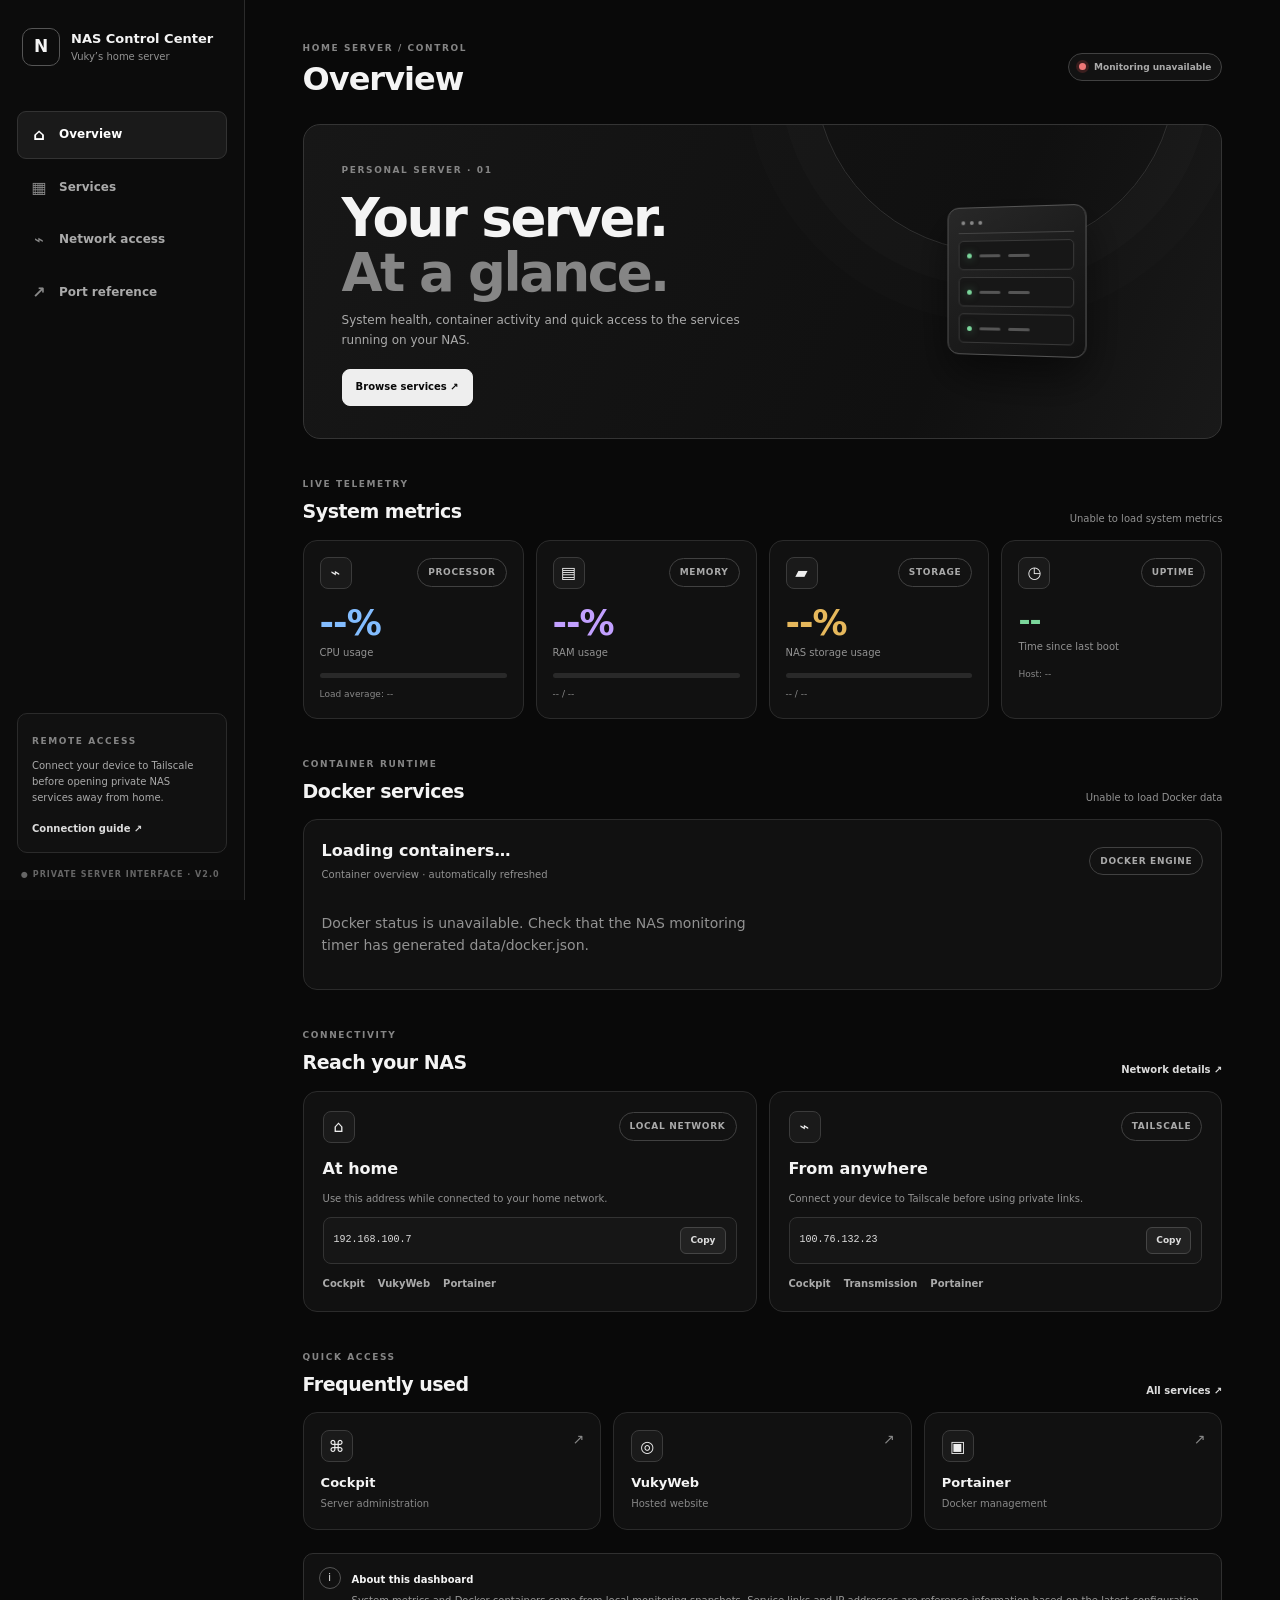
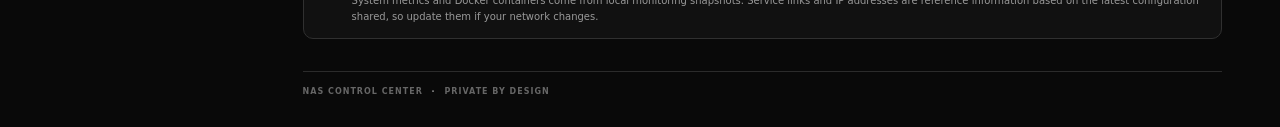
==== nas-control-center-redesign/index.html @ a50e1a8b "Add files via upload" ====
<!doctype html><html lang="en"><head><meta charset="utf-8"><meta name="viewport" content="width=device-width,initial-scale=1"><meta name="theme-color" content="#090909"><meta name="description" content="Private home NAS dashboard with live system and Docker metrics"><title>Overview · NAS Control Center</title><link rel="stylesheet" href="css/style.css"><script defer src="js/app.js"></script></head><body><div class="shell"><aside class="sidebar"><a class="brand" href="index.html"><span class="brand-mark">N</span><span>NAS Control Center<small>Vuky’s home server</small></span></a><nav class="nav" aria-label="Main navigation"><a class="active" href="index.html" aria-current="page"><span>⌂</span>Overview</a><a href="services.html"><span>▦</span>Services</a><a href="network.html"><span>⌁</span>Network access</a><a href="ports.html"><span>↗</span>Port reference</a></nav><div class="sidebar-note"><span class="eyebrow">REMOTE ACCESS</span><p>Connect your device to Tailscale before opening private NAS services away from home.</p><a class="subtle-link" href="network.html">Connection guide ↗</a></div><div class="sidebar-footer">● PRIVATE SERVER INTERFACE · V2.0</div></aside><main class="main"><header class="topbar"><div><span class="eyebrow">HOME SERVER / CONTROL</span><h1>Overview</h1></div><span class="status-pill" id="system-status"><i></i><span>Checking system…</span></span></header>
<section class="hero"><div><span class="eyebrow">PERSONAL SERVER · 01</span><h2>Your server.<br><span>At a glance.</span></h2><p>System health, container activity and quick access to the services running on your NAS.</p><a class="button button-primary" href="services.html">Browse services ↗</a></div><div class="hero-art" aria-hidden="true"><div class="server"><div class="server-top"><i></i><i></i><i></i></div><div class="server-row"><i></i><b></b><b></b></div><div class="server-row"><i></i><b></b><b></b></div><div class="server-row"><i></i><b></b><b></b></div></div></div></section>
<section class="section-heading"><div><span class="eyebrow">LIVE TELEMETRY</span><h2>System metrics</h2></div><span class="muted update-time" id="last-updated">Waiting for data…</span></section><div class="grid metrics-grid">
<article class="card metric-card metric-cpu"><div class="metric-head"><span class="metric-icon">⌁</span><span class="tag">PROCESSOR</span></div><h3 id="cpu-value">--%</h3><p class="muted">CPU usage</p><div class="usage-track" role="progressbar" aria-label="CPU usage" aria-valuemin="0" aria-valuemax="100" aria-valuenow="0"><div id="cpu-bar" class="usage-fill"></div></div><small id="cpu-load">Load average: --</small></article>
<article class="card metric-card metric-memory"><div class="metric-head"><span class="metric-icon">▤</span><span class="tag">MEMORY</span></div><h3 id="memory-value">--%</h3><p class="muted">RAM usage</p><div class="usage-track" role="progressbar" aria-label="RAM usage" aria-valuemin="0" aria-valuemax="100" aria-valuenow="0"><div id="memory-bar" class="usage-fill"></div></div><small id="memory-detail">-- / --</small></article>
<article class="card metric-card metric-storage"><div class="metric-head"><span class="metric-icon">▰</span><span class="tag">STORAGE</span></div><h3 id="disk-value">--%</h3><p class="muted">NAS storage usage</p><div class="usage-track" role="progressbar" aria-label="Disk usage" aria-valuemin="0" aria-valuemax="100" aria-valuenow="0"><div id="disk-bar" class="usage-fill"></div></div><small id="disk-detail">-- / --</small></article>
<article class="card metric-card metric-uptime"><div class="metric-head"><span class="metric-icon">◷</span><span class="tag">UPTIME</span></div><h3 id="uptime-value">--</h3><p class="muted">Time since last boot</p><small id="hostname-value">Host: --</small></article></div>
<section class="section-heading"><div><span class="eyebrow">CONTAINER RUNTIME</span><h2>Docker services</h2></div><span class="muted update-time" id="docker-updated">Waiting for data…</span></section><section class="card docker-panel"><div class="docker-summary"><div><h3 id="docker-summary">Loading containers…</h3><p class="muted">Container overview · automatically refreshed</p></div><span class="tag">DOCKER ENGINE</span></div><div id="docker-container-list" class="docker-container-list" aria-live="polite"><p class="muted">Loading container status…</p></div></section>
<section class="section-heading"><div><span class="eyebrow">CONNECTIVITY</span><h2>Reach your NAS</h2></div><a class="text-link" href="network.html">Network details ↗</a></section><div class="grid two"><article class="card connection-card"><div class="card-top"><span class="icon-tile">⌂</span><span class="tag">LOCAL NETWORK</span></div><h3>At home</h3><p class="muted">Use this address while connected to your home network.</p><div class="address-row"><code>192.168.100.7</code><button class="copy" data-copy="192.168.100.7">Copy</button></div><div class="mini-links"><a href="https://192.168.100.7:9090" target="_blank" rel="noopener noreferrer">Cockpit</a><a href="http://192.168.100.7:8080" target="_blank" rel="noopener noreferrer">VukyWeb</a><a href="https://192.168.100.7:9443" target="_blank" rel="noopener noreferrer">Portainer</a></div></article><article class="card connection-card"><div class="card-top"><span class="icon-tile">⌁</span><span class="tag">TAILSCALE</span></div><h3>From anywhere</h3><p class="muted">Connect your device to Tailscale before using private links.</p><div class="address-row"><code>100.76.132.23</code><button class="copy" data-copy="100.76.132.23">Copy</button></div><div class="mini-links"><a href="https://100.76.132.23:9090" target="_blank" rel="noopener noreferrer">Cockpit</a><a href="http://100.76.132.23:9091" target="_blank" rel="noopener noreferrer">Transmission</a><a href="https://100.76.132.23:9443" target="_blank" rel="noopener noreferrer">Portainer</a></div></article></div>
<section class="section-heading"><div><span class="eyebrow">QUICK ACCESS</span><h2>Frequently used</h2></div><a class="text-link" href="services.html">All services ↗</a></section><div class="grid three"><a class="service-card" href="https://192.168.100.7:9090" target="_blank" rel="noopener noreferrer"><span class="service-icon">⌘</span><span class="card-arrow">↗</span><h3>Cockpit</h3><p>Server administration</p></a><a class="service-card" href="http://192.168.100.7:8080" target="_blank" rel="noopener noreferrer"><span class="service-icon">◎</span><span class="card-arrow">↗</span><h3>VukyWeb</h3><p>Hosted website</p></a><a class="service-card" href="https://192.168.100.7:9443" target="_blank" rel="noopener noreferrer"><span class="service-icon">▣</span><span class="card-arrow">↗</span><h3>Portainer</h3><p>Docker management</p></a></div>
<div class="notice"><span class="notice-icon">i</span><div><strong>About this dashboard</strong><p>System metrics and Docker containers come from local monitoring snapshots. Service links and IP addresses are reference information based on the latest configuration shared, so update them if your network changes.</p></div></div><footer>NAS CONTROL CENTER <span>·</span> PRIVATE BY DESIGN</footer></main></div></body></html>
---- nas-control-center-redesign/css/style.css ----
:root{color-scheme:dark;--bg:#090909;--panel:#111;--panel2:#161616;--text:#f4f4f4;--muted:#929292;--line:#2b2b2b;--line2:#414141;--green:#7bd69b;--amber:#e6b85c;--red:#ef7777;--blue:#83bdff;--purple:#c2a0ff;--radius:14px}*{box-sizing:border-box}html{scroll-behavior:smooth;scrollbar-color:#444 #090909}body{margin:0;min-width:320px;background:var(--bg);color:var(--text);font:14px/1.6 Inter,ui-sans-serif,system-ui,-apple-system,"Segoe UI",sans-serif;-webkit-font-smoothing:antialiased}a{color:inherit;text-decoration:none}button{font:inherit}a:focus-visible,button:focus-visible{outline:2px solid #fff;outline-offset:3px}::selection{background:#eee;color:#080808}.shell{min-height:100vh;display:grid;grid-template-columns:245px minmax(0,1fr)}.sidebar{position:sticky;top:0;height:100vh;padding:25px 17px 18px;background:#0c0c0c;border-right:1px solid var(--line);display:flex;flex-direction:column}.brand{display:flex;align-items:center;gap:11px;padding:3px 5px;font-size:13px;font-weight:750}.brand-mark{display:grid;place-items:center;width:38px;height:38px;border:1px solid #555;border-radius:10px;font-size:17px}.brand small{display:block;color:var(--muted);font-size:10px;font-weight:450}.nav{display:grid;gap:5px;margin-top:42px}.nav a{display:flex;align-items:center;gap:11px;padding:10px 12px;border:1px solid transparent;border-radius:9px;color:#aaa;font-size:12px;font-weight:650}.nav a span{width:18px;color:#888;font-size:16px;text-align:center}.nav a:hover{background:#171717;color:#fff}.nav a.active{background:#1a1a1a;border-color:#333;color:#fff}.nav a.active span{color:#fff}.sidebar-note{margin-top:auto;padding:14px;border:1px solid var(--line);border-radius:10px;background:#111}.eyebrow{color:#858585;font-size:9px;font-weight:800;letter-spacing:1.6px}.sidebar-note p{margin:7px 0 10px;color:#aaa;font-size:10px}.subtle-link,.text-link{font-size:10px;font-weight:750;color:#ddd}.sidebar-footer{margin:16px 4px 0;color:#666;font-size:8px;font-weight:800;letter-spacing:1px}.main{width:100%;max-width:1450px;min-width:0;margin:auto;padding:35px clamp(18px,4.5vw,64px) 25px}.topbar{display:flex;align-items:center;justify-content:space-between;gap:16px;margin-bottom:25px}.topbar h1{margin:3px 0 0;font-size:clamp(25px,3vw,32px);line-height:1.2;letter-spacing:-1px}.status-pill,.tag{display:inline-flex;align-items:center;gap:8px;padding:6px 10px;border:1px solid var(--line2);border-radius:99px;background:#121212;color:#aaa;font-size:9px;font-weight:800;letter-spacing:.7px;white-space:nowrap}.status-pill{letter-spacing:0}.status-pill i{width:7px;height:7px;border-radius:50%;background:var(--green);box-shadow:0 0 0 3px #173322}.status-pill.stale i{background:var(--amber);box-shadow:0 0 0 3px #382d17}.status-pill.error i{background:var(--red);box-shadow:0 0 0 3px #3b1e1e}.hero{position:relative;isolation:isolate;display:grid;grid-template-columns:1.2fr .8fr;align-items:center;min-height:260px;overflow:hidden;padding:32px 38px;border:1px solid #343434;border-radius:17px;background:linear-gradient(115deg,#171717,#101010 70%,#191919)}.hero:after{content:"";position:absolute;z-index:-1;right:5%;top:-75%;width:360px;height:360px;border:1px solid #303030;border-radius:50%;box-shadow:0 0 0 35px #ffffff03,0 0 0 70px #ffffff02}.hero h2{margin:11px 0;font-size:clamp(34px,5vw,53px);line-height:1.04;letter-spacing:-2.5px}.hero h2 span{color:#858585}.hero p{max-width:420px;margin:0 0 19px;color:#aaa;font-size:12px}.button{display:inline-flex;align-items:center;justify-content:center;gap:14px;min-height:37px;padding:8px 13px;border:1px solid var(--line2);border-radius:8px;font-size:10px;font-weight:750;cursor:pointer}.button-primary{background:#eee;color:#080808;border-color:#eee}.button-primary:hover{background:#fff}.button-light{background:#1b1b1b;color:#eee}.hero-art{display:grid;place-items:center;min-height:190px}.server{width:142px;padding:11px;border:1px solid #555;border-radius:12px;background:linear-gradient(145deg,#282828,#111);box-shadow:0 20px 45px #0008;transform:perspective(500px) rotateY(-12deg)}.server-top{display:flex;gap:5px;padding:2px 3px 8px;border-bottom:1px solid #444}.server-top i{width:4px;height:4px;border-radius:50%;background:#888}.server-row{height:30px;margin-top:7px;padding:0 8px;display:flex;align-items:center;gap:8px;border:1px solid #393939;border-radius:5px;background:#171717}.server-row i{width:5px;height:5px;border-radius:50%;background:var(--green);box-shadow:0 0 8px #7bd69b88}.server-row b{width:22px;height:3px;border-radius:4px;background:#555}.section-heading{display:flex;align-items:end;justify-content:space-between;gap:14px;margin:32px 0 13px}.section-heading h2{margin:3px 0 0;font-size:19px;letter-spacing:-.5px}.muted{color:var(--muted)}.update-time{font-size:10px;text-align:right}.grid{display:grid;gap:12px}.metrics-grid{grid-template-columns:repeat(4,minmax(0,1fr))}.grid.two{grid-template-columns:repeat(2,minmax(0,1fr))}.grid.three{grid-template-columns:repeat(3,minmax(0,1fr))}.card,.service-card{min-width:0;border:1px solid var(--line);border-radius:var(--radius);background:var(--panel)}.metric-card{padding:16px}.metric-head,.card-top{display:flex;align-items:center;justify-content:space-between;gap:9px}.metric-icon,.icon-tile,.service-icon{display:grid;place-items:center;width:32px;height:32px;border:1px solid #3b3b3b;border-radius:8px;background:#1a1a1a;color:#eee;font-size:16px}.metric-card h3{margin:16px 0 0;font-size:clamp(26px,3vw,35px);line-height:1.05;letter-spacing:-1px;font-variant-numeric:tabular-nums}.metric-card p{margin:4px 0 12px;font-size:10px}.metric-card small{display:block;margin-top:9px;color:#888;font-size:9px;overflow-wrap:anywhere}.metric-cpu h3{color:var(--blue)}.metric-memory h3{color:var(--purple)}.metric-storage h3{color:var(--amber)}.metric-uptime h3{color:var(--green);font-size:clamp(21px,2.5vw,29px)}.usage-track{height:5px;overflow:hidden;border-radius:99px;background:#292929}.usage-fill{width:0;height:100%;border-radius:inherit;background:var(--blue);transition:width .4s}.metric-memory .usage-fill{background:var(--purple)}.metric-storage .usage-fill{background:var(--amber)}.docker-panel{padding:18px}.docker-summary{display:flex;align-items:center;justify-content:space-between;gap:12px;margin-bottom:15px}.docker-summary h3{margin:0;font-size:16px}.docker-summary p{margin:3px 0 0;font-size:10px}.docker-container-list{display:grid;grid-template-columns:repeat(2,minmax(0,1fr));gap:10px}.docker-container{min-width:0;padding:13px;border:1px solid #2d2d2d;border-radius:10px;background:#151515}.docker-container-header{display:flex;align-items:center;justify-content:space-between;gap:9px}.docker-container h4{margin:0;font-size:12px;overflow-wrap:anywhere}.docker-container p{margin:7px 0 0;color:#888;font-size:9px;overflow-wrap:anywhere}.docker-state{padding:4px 7px;border:1px solid transparent;border-radius:99px;font-size:8px;font-weight:850;letter-spacing:.5px}.docker-state.running{color:var(--green);border-color:#31553d;background:#14251a}.docker-state.stopped{color:var(--red);border-color:#593333;background:#291515}.connection-card,.network-card{padding:19px}.connection-card h3{margin:13px 0 3px;font-size:16px}.connection-card>p,.network-card p{font-size:10px}.address-row,.command-row{display:flex;align-items:center;justify-content:space-between;gap:9px;min-width:0;padding:9px 10px;border:1px solid #333;border-radius:8px;background:#161616}.address-row code,.command-row code{min-width:0;color:#ddd;font-size:10px;overflow-wrap:anywhere}.copy{flex:0 0 auto;padding:5px 9px;border:1px solid #454545;border-radius:6px;background:#222;color:#ddd;font-size:9px;font-weight:750;cursor:pointer}.copy:hover{border-color:#777;background:#292929}.copy:disabled{opacity:.7;cursor:default}.mini-links{display:flex;flex-wrap:wrap;gap:13px;margin-top:12px}.mini-links a{color:#aaa;font-size:10px;font-weight:700}.mini-links a:hover,.text-link:hover,.subtle-link:hover{color:#fff;text-decoration:underline}.service-card{position:relative;padding:17px;transition:transform .18s,border-color .18s}.service-card:hover{transform:translateY(-2px);border-color:#555;background:#171717}.service-card h3{margin:11px 0 2px;font-size:13px}.service-card p{margin:0;color:#888;font-size:10px}.card-arrow{position:absolute;top:15px;right:16px;color:#888}.notice{display:flex;gap:11px;margin-top:23px;padding:13px 15px;border:1px solid #303030;border-radius:10px;background:#111}.notice-icon{display:grid;place-items:center;flex:0 0 22px;width:22px;height:22px;border:1px solid #555;border-radius:50%;font-size:10px}.notice strong{font-size:10px}.notice p{margin:3px 0 0;color:#999;font-size:10px}.page-intro{max-width:760px;margin:-9px 0 22px;color:#aaa;font-size:12px}.service-list{display:grid;gap:11px}.service-detail{padding:18px 19px}.detail-heading{display:flex;align-items:center;gap:11px;min-width:0}.detail-heading>div{flex:1;min-width:0}.detail-heading h2{margin:0;font-size:15px}.detail-heading p{margin:2px 0 0;font-size:10px}.service-detail>p{margin:12px 0;color:#aaa;font-size:11px}.link-pair{display:grid;grid-template-columns:repeat(2,minmax(0,1fr));gap:12px;padding-top:12px;border-top:1px solid var(--line)}.link-pair.single{grid-template-columns:1fr}.link-pair label{display:block;margin-bottom:4px;color:#777;font-size:8px;font-weight:850;letter-spacing:1px}.link-pair a{color:#d0d0d0;font-size:10px;overflow-wrap:anywhere}.link-pair a:hover{color:#fff;text-decoration:underline}.hint{display:block;margin-top:10px;color:#777;font-size:9px}.command-row{margin-top:8px}.network-card h2{margin:14px 0 3px;font-size:18px}.big-address{margin:17px 0 11px;font-size:clamp(21px,3vw,29px);font-weight:800;letter-spacing:-1px;font-variant-numeric:tabular-nums}.clean-list,.bullet-list{padding-left:18px;color:#aaa;font-size:11px}.clean-list li,.bullet-list li{margin:8px 0}.clean-list code{padding:2px 5px;border:1px solid #333;border-radius:4px;background:#191919;color:#ddd;font-size:10px;overflow-wrap:anywhere}.content-card{margin-top:13px;padding:18px 20px}.content-card h2{margin:4px 0 8px;font-size:15px}.content-card p{font-size:11px}.bullet-list{line-height:1.8}.table-card{overflow:hidden;padding:5px 14px}.table-wrap{overflow-x:auto;overscroll-behavior-x:contain}table{width:100%;min-width:630px;border-collapse:collapse;text-align:left}th{padding:12px 10px;border-bottom:1px solid #3b3b3b;color:#888;font-size:8px;letter-spacing:1px}td{padding:11px 10px;border-bottom:1px solid #252525;color:#aaa;font-size:10px}tr:last-child td{border:0}td strong{color:#eee;font-size:11px}td code{padding:2px 4px;border-radius:4px;background:#1b1b1b;color:#ddd;font-size:9px}footer{margin-top:32px;padding:14px 0 4px;border-top:1px solid var(--line);color:#666;font-size:8px;font-weight:800;letter-spacing:1px}footer span{padding:0 5px;color:#999}@media(max-width:1100px){.shell{grid-template-columns:215px minmax(0,1fr)}.main{padding-inline:26px}.metrics-grid{grid-template-columns:repeat(2,minmax(0,1fr))}}@media(max-width:760px){.shell{display:block}.sidebar{position:relative;height:auto;padding:12px 15px 9px;border-right:0;border-bottom:1px solid var(--line)}.brand-mark{width:34px;height:34px}.nav{display:flex;gap:5px;margin-top:11px;overflow-x:auto;padding-bottom:3px}.nav a{flex:0 0 auto;gap:7px;padding:8px 10px;font-size:10px}.nav a span{width:auto;font-size:14px}.sidebar-note,.sidebar-footer{display:none}.main{padding:22px 16px}.hero{grid-template-columns:minmax(0,1fr) 140px;min-height:225px;padding:24px 21px}.hero-art{min-height:150px}.server{width:120px}.section-heading{margin-top:27px}.grid.three{grid-template-columns:repeat(2,minmax(0,1fr))}}@media(max-width:520px){.main{padding:19px 12px}.topbar h1{font-size:25px}.status-pill{padding:5px 8px;font-size:8px}.hero{grid-template-columns:1fr;min-height:0;padding:22px 18px 16px}.hero h2{font-size:37px}.hero-art{position:absolute;right:-8px;bottom:-7px;width:115px;min-height:130px;opacity:.35}.server{width:100px;padding:8px}.server-row{height:23px}.hero p{max-width:260px}.section-heading{align-items:flex-start}.section-heading h2{font-size:17px}.update-time{max-width:120px;font-size:9px}.metrics-grid,.grid.two,.grid.three,.docker-container-list{grid-template-columns:1fr}.metric-card{padding:14px}.metric-card h3{margin-top:12px;font-size:29px}.metric-uptime h3{font-size:25px}.docker-panel,.connection-card,.network-card{padding:14px}.docker-summary .tag{display:none}.link-pair{grid-template-columns:1fr;gap:9px}.service-detail{padding:15px}.detail-heading .tag{max-width:105px;white-space:normal;text-align:center}.table-card{padding-inline:7px}.notice{padding:11px}}@media(prefers-reduced-motion:reduce){*,*::before,*::after{scroll-behavior:auto!important;transition-duration:.01ms!important}}
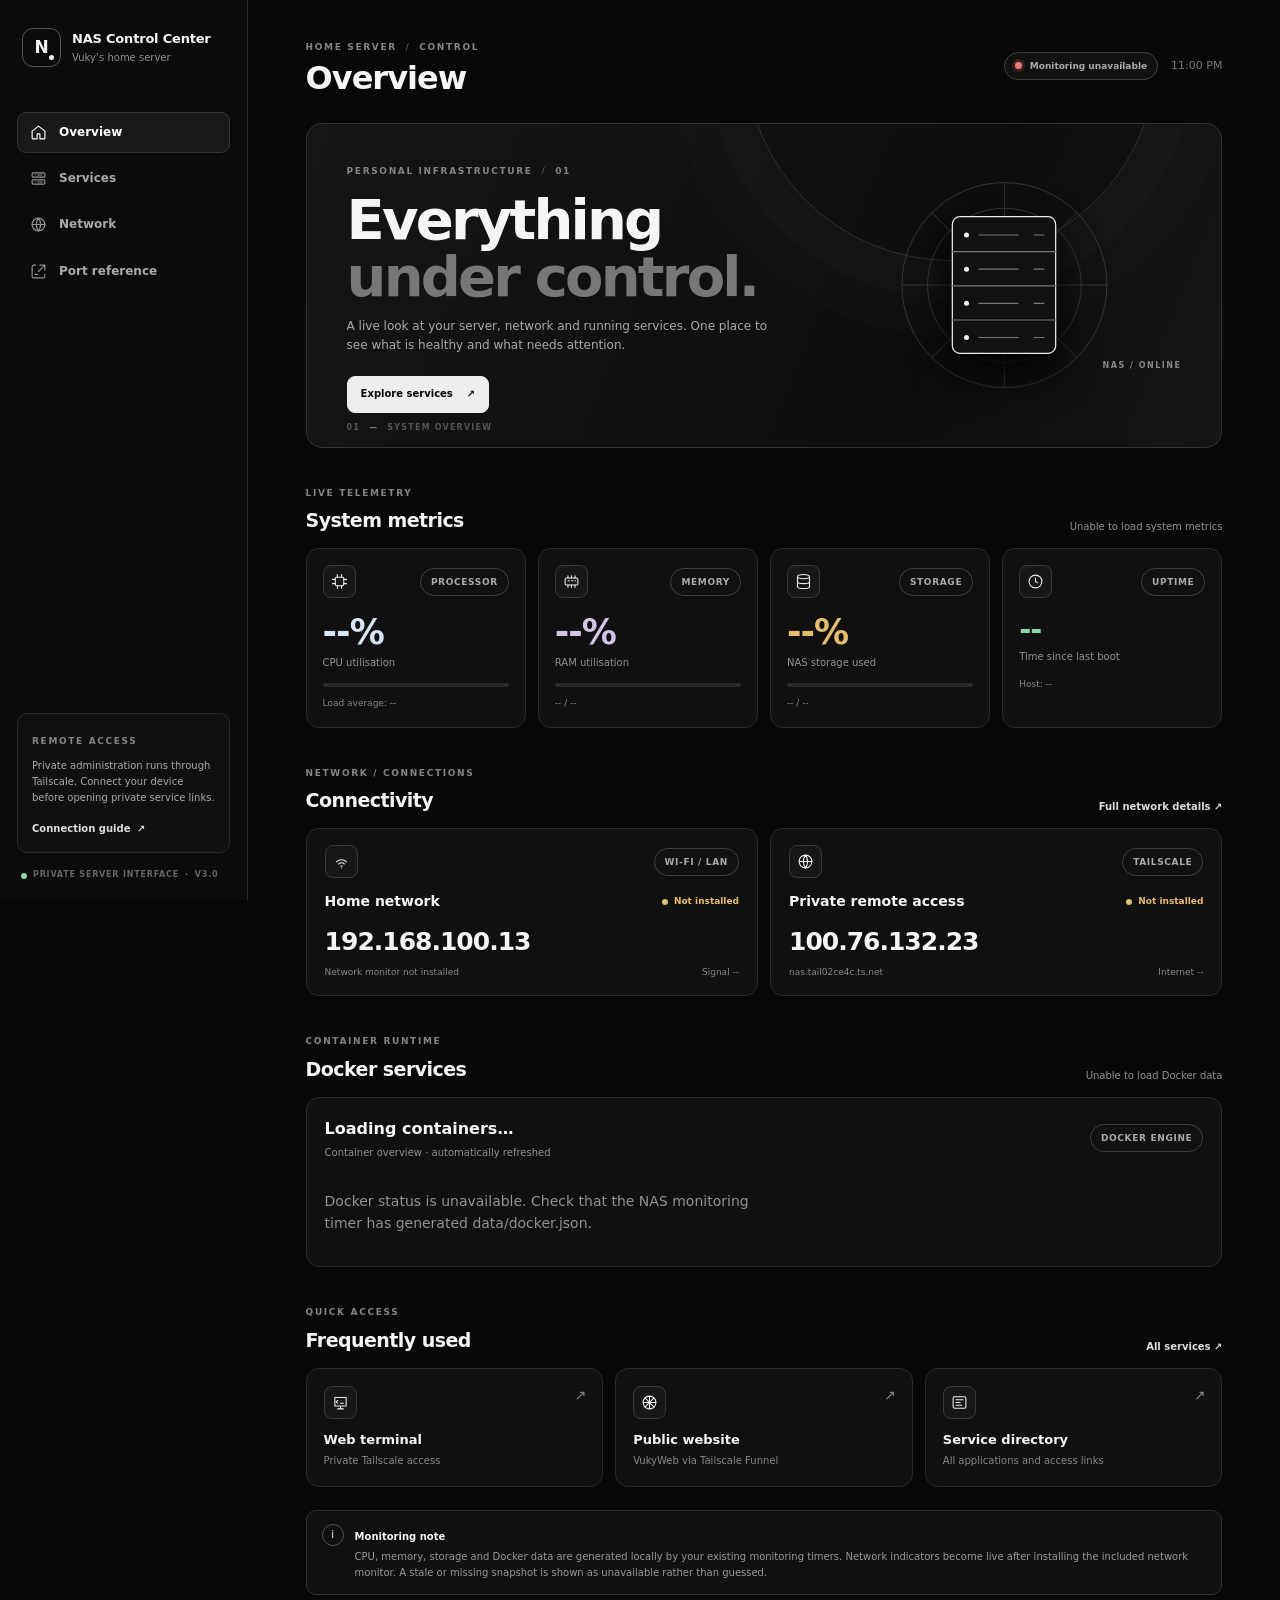
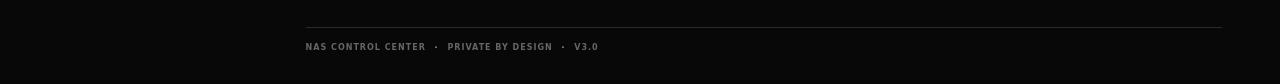
==== commit adf906c7: "Upgrade NAS dashboard with live network monitoring and dark UI" ====
--- a/nas-control-center-redesign/index.html
+++ b/nas-control-center-redesign/index.html
@@ -1,11 +1,70 @@
-<!doctype html><html lang="en"><head><meta charset="utf-8"><meta name="viewport" content="width=device-width,initial-scale=1"><meta name="theme-color" content="#090909"><meta name="description" content="Private home NAS dashboard with live system and Docker metrics"><title>Overview · NAS Control Center</title><link rel="stylesheet" href="css/style.css"><script defer src="js/app.js"></script></head><body><div class="shell"><aside class="sidebar"><a class="brand" href="index.html"><span class="brand-mark">N</span><span>NAS Control Center<small>Vuky’s home server</small></span></a><nav class="nav" aria-label="Main navigation"><a class="active" href="index.html" aria-current="page"><span>⌂</span>Overview</a><a href="services.html"><span>▦</span>Services</a><a href="network.html"><span>⌁</span>Network access</a><a href="ports.html"><span>↗</span>Port reference</a></nav><div class="sidebar-note"><span class="eyebrow">REMOTE ACCESS</span><p>Connect your device to Tailscale before opening private NAS services away from home.</p><a class="subtle-link" href="network.html">Connection guide ↗</a></div><div class="sidebar-footer">● PRIVATE SERVER INTERFACE · V2.0</div></aside><main class="main"><header class="topbar"><div><span class="eyebrow">HOME SERVER / CONTROL</span><h1>Overview</h1></div><span class="status-pill" id="system-status"><i></i><span>Checking system…</span></span></header>
-<section class="hero"><div><span class="eyebrow">PERSONAL SERVER · 01</span><h2>Your server.<br><span>At a glance.</span></h2><p>System health, container activity and quick access to the services running on your NAS.</p><a class="button button-primary" href="services.html">Browse services ↗</a></div><div class="hero-art" aria-hidden="true"><div class="server"><div class="server-top"><i></i><i></i><i></i></div><div class="server-row"><i></i><b></b><b></b></div><div class="server-row"><i></i><b></b><b></b></div><div class="server-row"><i></i><b></b><b></b></div></div></div></section>
-<section class="section-heading"><div><span class="eyebrow">LIVE TELEMETRY</span><h2>System metrics</h2></div><span class="muted update-time" id="last-updated">Waiting for data…</span></section><div class="grid metrics-grid">
-<article class="card metric-card metric-cpu"><div class="metric-head"><span class="metric-icon">⌁</span><span class="tag">PROCESSOR</span></div><h3 id="cpu-value">--%</h3><p class="muted">CPU usage</p><div class="usage-track" role="progressbar" aria-label="CPU usage" aria-valuemin="0" aria-valuemax="100" aria-valuenow="0"><div id="cpu-bar" class="usage-fill"></div></div><small id="cpu-load">Load average: --</small></article>
-<article class="card metric-card metric-memory"><div class="metric-head"><span class="metric-icon">▤</span><span class="tag">MEMORY</span></div><h3 id="memory-value">--%</h3><p class="muted">RAM usage</p><div class="usage-track" role="progressbar" aria-label="RAM usage" aria-valuemin="0" aria-valuemax="100" aria-valuenow="0"><div id="memory-bar" class="usage-fill"></div></div><small id="memory-detail">-- / --</small></article>
-<article class="card metric-card metric-storage"><div class="metric-head"><span class="metric-icon">▰</span><span class="tag">STORAGE</span></div><h3 id="disk-value">--%</h3><p class="muted">NAS storage usage</p><div class="usage-track" role="progressbar" aria-label="Disk usage" aria-valuemin="0" aria-valuemax="100" aria-valuenow="0"><div id="disk-bar" class="usage-fill"></div></div><small id="disk-detail">-- / --</small></article>
-<article class="card metric-card metric-uptime"><div class="metric-head"><span class="metric-icon">◷</span><span class="tag">UPTIME</span></div><h3 id="uptime-value">--</h3><p class="muted">Time since last boot</p><small id="hostname-value">Host: --</small></article></div>
-<section class="section-heading"><div><span class="eyebrow">CONTAINER RUNTIME</span><h2>Docker services</h2></div><span class="muted update-time" id="docker-updated">Waiting for data…</span></section><section class="card docker-panel"><div class="docker-summary"><div><h3 id="docker-summary">Loading containers…</h3><p class="muted">Container overview · automatically refreshed</p></div><span class="tag">DOCKER ENGINE</span></div><div id="docker-container-list" class="docker-container-list" aria-live="polite"><p class="muted">Loading container status…</p></div></section>
-<section class="section-heading"><div><span class="eyebrow">CONNECTIVITY</span><h2>Reach your NAS</h2></div><a class="text-link" href="network.html">Network details ↗</a></section><div class="grid two"><article class="card connection-card"><div class="card-top"><span class="icon-tile">⌂</span><span class="tag">LOCAL NETWORK</span></div><h3>At home</h3><p class="muted">Use this address while connected to your home network.</p><div class="address-row"><code>192.168.100.7</code><button class="copy" data-copy="192.168.100.7">Copy</button></div><div class="mini-links"><a href="https://192.168.100.7:9090" target="_blank" rel="noopener noreferrer">Cockpit</a><a href="http://192.168.100.7:8080" target="_blank" rel="noopener noreferrer">VukyWeb</a><a href="https://192.168.100.7:9443" target="_blank" rel="noopener noreferrer">Portainer</a></div></article><article class="card connection-card"><div class="card-top"><span class="icon-tile">⌁</span><span class="tag">TAILSCALE</span></div><h3>From anywhere</h3><p class="muted">Connect your device to Tailscale before using private links.</p><div class="address-row"><code>100.76.132.23</code><button class="copy" data-copy="100.76.132.23">Copy</button></div><div class="mini-links"><a href="https://100.76.132.23:9090" target="_blank" rel="noopener noreferrer">Cockpit</a><a href="http://100.76.132.23:9091" target="_blank" rel="noopener noreferrer">Transmission</a><a href="https://100.76.132.23:9443" target="_blank" rel="noopener noreferrer">Portainer</a></div></article></div>
-<section class="section-heading"><div><span class="eyebrow">QUICK ACCESS</span><h2>Frequently used</h2></div><a class="text-link" href="services.html">All services ↗</a></section><div class="grid three"><a class="service-card" href="https://192.168.100.7:9090" target="_blank" rel="noopener noreferrer"><span class="service-icon">⌘</span><span class="card-arrow">↗</span><h3>Cockpit</h3><p>Server administration</p></a><a class="service-card" href="http://192.168.100.7:8080" target="_blank" rel="noopener noreferrer"><span class="service-icon">◎</span><span class="card-arrow">↗</span><h3>VukyWeb</h3><p>Hosted website</p></a><a class="service-card" href="https://192.168.100.7:9443" target="_blank" rel="noopener noreferrer"><span class="service-icon">▣</span><span class="card-arrow">↗</span><h3>Portainer</h3><p>Docker management</p></a></div>
-<div class="notice"><span class="notice-icon">i</span><div><strong>About this dashboard</strong><p>System metrics and Docker containers come from local monitoring snapshots. Service links and IP addresses are reference information based on the latest configuration shared, so update them if your network changes.</p></div></div><footer>NAS CONTROL CENTER <span>·</span> PRIVATE BY DESIGN</footer></main></div></body></html>
+<!doctype html>
+<html lang="en">
+<head>
+  <meta charset="utf-8">
+  <meta name="viewport" content="width=device-width,initial-scale=1">
+  <meta name="theme-color" content="#080808">
+  <meta name="description" content="Private home server overview, system telemetry and service access.">
+  <title>Overview · NAS Control Center</title>
+  <link rel="stylesheet" href="css/style.css">
+  <script defer src="js/app.js"></script>
+</head>
+<body>
+<div class="shell">
+  <aside class="sidebar">
+    <a class="brand" href="index.html"><span class="brand-mark">N<span></span></span><span>NAS Control Center<small>Vuky’s home server</small></span></a>
+    <nav class="nav" aria-label="Main navigation">
+      <a class="active" href="index.html" aria-current="page"><svg viewBox="0 0 24 24" aria-hidden="true"><path d="m3 10 9-7 9 7v10a1 1 0 0 1-1 1h-6v-7h-4v7H4a1 1 0 0 1-1-1z"/></svg>Overview</a>
+      <a href="services.html"><svg viewBox="0 0 24 24" aria-hidden="true"><rect x="3" y="4" width="18" height="6" rx="1.5"/><rect x="3" y="14" width="18" height="6" rx="1.5"/><path d="M7 7h.01M7 17h.01M11 7h6M11 17h6"/></svg>Services</a>
+      <a href="network.html"><svg viewBox="0 0 24 24" aria-hidden="true"><circle cx="12" cy="12" r="9"/><path d="M3 12h18M12 3a15 15 0 0 1 0 18M12 3a15 15 0 0 0 0 18"/></svg>Network</a>
+      <a href="ports.html"><svg viewBox="0 0 24 24" aria-hidden="true"><path d="M8 3H5a2 2 0 0 0-2 2v14a2 2 0 0 0 2 2h14a2 2 0 0 0 2-2v-3M14 3h7v7M21 3l-9 9"/><path d="M7 16h4"/></svg>Port reference</a>
+    </nav>
+    <div class="sidebar-note"><span class="eyebrow">REMOTE ACCESS</span><p>Private administration runs through Tailscale. Connect your device before opening private service links.</p><a class="subtle-link" href="network.html">Connection guide <span>↗</span></a></div>
+    <div class="sidebar-footer"><span class="live-dot"></span> PRIVATE SERVER INTERFACE <span>·</span> V3.0</div>
+  </aside>
+
+  <main class="main">
+    <header class="topbar">
+      <div><span class="eyebrow">HOME SERVER <span class="slash">/</span> CONTROL</span><h1>Overview</h1></div>
+      <div class="topbar-right"><span class="status-pill" id="system-status"><i></i><span>Checking system</span></span><span class="clock" id="local-clock">--:--</span></div>
+    </header>
+
+    <section class="hero">
+      <div class="hero-copy"><span class="eyebrow">PERSONAL INFRASTRUCTURE <span class="slash">/</span> 01</span><h2>Everything<br><span>under control.</span></h2><p>A live look at your server, network and running services. One place to see what is healthy and what needs attention.</p><a class="button button-primary" href="services.html">Explore services <span>↗</span></a></div>
+      <div class="hero-graphic" aria-hidden="true">
+        <svg class="hero-orbit" viewBox="0 0 360 260"><circle cx="180" cy="130" r="104"/><circle cx="180" cy="130" r="78"/><path d="M180 26v208M76 130h208M106 56l148 148M254 56 106 204"/></svg>
+        <svg class="hero-server" viewBox="0 0 180 190"><rect x="28" y="13" width="124" height="164" rx="9"/><path d="M28 55h124M28 96h124M28 137h124"/><circle cx="45" cy="35" r="3"/><circle cx="45" cy="76" r="3"/><circle cx="45" cy="117" r="3"/><circle cx="45" cy="158" r="3"/><path d="M60 35h47M60 76h47M60 117h47M60 158h47"/><path d="M126 35h12M126 76h12M126 117h12M126 158h12"/></svg>
+        <span class="graphic-label">NAS / ONLINE</span>
+      </div>
+      <div class="hero-index">01 <span>—</span> SYSTEM OVERVIEW</div>
+    </section>
+
+    <section class="section-heading"><div><span class="eyebrow">LIVE TELEMETRY</span><h2>System metrics</h2></div><span class="muted update-time" id="last-updated">Waiting for data…</span></section>
+    <div class="grid metrics-grid">
+      <article class="card metric-card metric-cpu"><div class="metric-head"><span class="metric-icon"><svg viewBox="0 0 24 24"><rect x="6" y="6" width="12" height="12" rx="2"/><path d="M9 2v4m6-4v4M9 18v4m6-4v4M2 9h4m-4 6h4m12-6h4m-4 6h4"/></svg></span><span class="tag">PROCESSOR</span></div><h3 id="cpu-value">--%</h3><p class="muted">CPU utilisation</p><div class="usage-track" role="progressbar" aria-label="CPU usage" aria-valuemin="0" aria-valuemax="100" aria-valuenow="0"><div id="cpu-bar" class="usage-fill"></div></div><small id="cpu-load">Load average: --</small></article>
+      <article class="card metric-card metric-memory"><div class="metric-head"><span class="metric-icon"><svg viewBox="0 0 24 24"><rect x="3" y="7" width="18" height="10" rx="2"/><path d="M7 7V4m5 3V4m5 3V4M7 17v3m5-3v3m5-3v3M7 11h2m3 0h2m3 0h1"/></svg></span><span class="tag">MEMORY</span></div><h3 id="memory-value">--%</h3><p class="muted">RAM utilisation</p><div class="usage-track" role="progressbar" aria-label="RAM usage" aria-valuemin="0" aria-valuemax="100" aria-valuenow="0"><div id="memory-bar" class="usage-fill"></div></div><small id="memory-detail">-- / --</small></article>
+      <article class="card metric-card metric-storage"><div class="metric-head"><span class="metric-icon"><svg viewBox="0 0 24 24"><ellipse cx="12" cy="5" rx="8.5" ry="3"/><path d="M3.5 5v14c0 1.7 3.8 3 8.5 3s8.5-1.3 8.5-3V5M3.5 12c0 1.7 3.8 3 8.5 3s8.5-1.3 8.5-3"/></svg></span><span class="tag">STORAGE</span></div><h3 id="disk-value">--%</h3><p class="muted">NAS storage used</p><div class="usage-track" role="progressbar" aria-label="Disk usage" aria-valuemin="0" aria-valuemax="100" aria-valuenow="0"><div id="disk-bar" class="usage-fill"></div></div><small id="disk-detail">-- / --</small></article>
+      <article class="card metric-card metric-uptime"><div class="metric-head"><span class="metric-icon"><svg viewBox="0 0 24 24"><circle cx="12" cy="12" r="9"/><path d="M12 7v5l3 2"/></svg></span><span class="tag">UPTIME</span></div><h3 id="uptime-value">--</h3><p class="muted">Time since last boot</p><small id="hostname-value">Host: --</small></article>
+    </div>
+
+    <section class="section-heading"><div><span class="eyebrow">NETWORK / CONNECTIONS</span><h2>Connectivity</h2></div><a class="text-link" href="network.html">Full network details ↗</a></section>
+    <div class="grid network-overview">
+      <article class="card network-status-card"><div class="network-card-head"><span class="icon-tile"><svg viewBox="0 0 24 24"><path d="M5 12.5a10 10 0 0 1 14 0M8 15.5a6 6 0 0 1 8 0M11 18.5a2 2 0 0 1 2 0"/><path d="M12 21h.01"/></svg></span><span class="tag">WI-FI / LAN</span></div><div class="network-card-title"><h3>Home network</h3><span class="mini-status" id="lan-status">Awaiting data</span></div><div class="network-address" id="lan-address">192.168.100.13</div><div class="network-meta"><span id="wifi-name">Wi-Fi · Soba_5G</span><span id="wifi-signal">Signal --</span></div></article>
+      <article class="card network-status-card"><div class="network-card-head"><span class="icon-tile"><svg viewBox="0 0 24 24"><circle cx="12" cy="12" r="9"/><path d="M3 12h18M12 3a15 15 0 0 1 0 18M12 3a15 15 0 0 0 0 18"/></svg></span><span class="tag">TAILSCALE</span></div><div class="network-card-title"><h3>Private remote access</h3><span class="mini-status" id="tailscale-status">Awaiting data</span></div><div class="network-address">100.76.132.23</div><div class="network-meta"><span>nas.tail02ce4c.ts.net</span><span id="internet-status">Internet --</span></div></article>
+    </div>
+
+    <section class="section-heading"><div><span class="eyebrow">CONTAINER RUNTIME</span><h2>Docker services</h2></div><span class="muted update-time" id="docker-updated">Waiting for data…</span></section>
+    <section class="card docker-panel"><div class="docker-summary"><div><h3 id="docker-summary">Loading containers…</h3><p class="muted">Container overview · automatically refreshed</p></div><span class="tag">DOCKER ENGINE</span></div><div id="docker-container-list" class="docker-container-list" aria-live="polite"><p class="muted">Loading container status…</p></div></section>
+
+    <section class="section-heading"><div><span class="eyebrow">QUICK ACCESS</span><h2>Frequently used</h2></div><a class="text-link" href="services.html">All services ↗</a></section>
+    <div class="grid three">
+      <a class="service-card" href="https://nas.tail02ce4c.ts.net:8443" target="_blank" rel="noopener noreferrer"><span class="service-icon"><svg viewBox="0 0 24 24"><path d="M4 5h16v12H4zM8 21h8M12 17v4M8 9l-2 2 2 2m4 0h4"/></svg></span><span class="card-arrow">↗</span><h3>Web terminal</h3><p>Private Tailscale access</p></a>
+      <a class="service-card" href="https://nas.tail02ce4c.ts.net" target="_blank" rel="noopener noreferrer"><span class="service-icon"><svg viewBox="0 0 24 24"><path d="M3 12h18M12 3v18M5.6 5.6l12.8 12.8m0-12.8L5.6 18.4"/><circle cx="12" cy="12" r="9"/></svg></span><span class="card-arrow">↗</span><h3>Public website</h3><p>VukyWeb via Tailscale Funnel</p></a>
+      <a class="service-card" href="services.html"><span class="service-icon"><svg viewBox="0 0 24 24"><rect x="3" y="4" width="18" height="16" rx="2"/><path d="M7 8h10M7 12h6M7 16h8"/></svg></span><span class="card-arrow">↗</span><h3>Service directory</h3><p>All applications and access links</p></a>
+    </div>
+    <div class="notice"><span class="notice-icon">i</span><div><strong>Monitoring note</strong><p>CPU, memory, storage and Docker data are generated locally by your existing monitoring timers. Network indicators become live after installing the included network monitor. A stale or missing snapshot is shown as unavailable rather than guessed.</p></div></div>
+    <footer>NAS CONTROL CENTER <span>·</span> PRIVATE BY DESIGN <span>·</span> V3.0</footer>
+  </main>
+</div>
+</body>
+</html>
--- a/nas-control-center-redesign/css/style.css
+++ b/nas-control-center-redesign/css/style.css
@@ -1 +1 @@
-:root{color-scheme:dark;--bg:#090909;--panel:#111;--panel2:#161616;--text:#f4f4f4;--muted:#929292;--line:#2b2b2b;--line2:#414141;--green:#7bd69b;--amber:#e6b85c;--red:#ef7777;--blue:#83bdff;--purple:#c2a0ff;--radius:14px}*{box-sizing:border-box}html{scroll-behavior:smooth;scrollbar-color:#444 #090909}body{margin:0;min-width:320px;background:var(--bg);color:var(--text);font:14px/1.6 Inter,ui-sans-serif,system-ui,-apple-system,"Segoe UI",sans-serif;-webkit-font-smoothing:antialiased}a{color:inherit;text-decoration:none}button{font:inherit}a:focus-visible,button:focus-visible{outline:2px solid #fff;outline-offset:3px}::selection{background:#eee;color:#080808}.shell{min-height:100vh;display:grid;grid-template-columns:245px minmax(0,1fr)}.sidebar{position:sticky;top:0;height:100vh;padding:25px 17px 18px;background:#0c0c0c;border-right:1px solid var(--line);display:flex;flex-direction:column}.brand{display:flex;align-items:center;gap:11px;padding:3px 5px;font-size:13px;font-weight:750}.brand-mark{display:grid;place-items:center;width:38px;height:38px;border:1px solid #555;border-radius:10px;font-size:17px}.brand small{display:block;color:var(--muted);font-size:10px;font-weight:450}.nav{display:grid;gap:5px;margin-top:42px}.nav a{display:flex;align-items:center;gap:11px;padding:10px 12px;border:1px solid transparent;border-radius:9px;color:#aaa;font-size:12px;font-weight:650}.nav a span{width:18px;color:#888;font-size:16px;text-align:center}.nav a:hover{background:#171717;color:#fff}.nav a.active{background:#1a1a1a;border-color:#333;color:#fff}.nav a.active span{color:#fff}.sidebar-note{margin-top:auto;padding:14px;border:1px solid var(--line);border-radius:10px;background:#111}.eyebrow{color:#858585;font-size:9px;font-weight:800;letter-spacing:1.6px}.sidebar-note p{margin:7px 0 10px;color:#aaa;font-size:10px}.subtle-link,.text-link{font-size:10px;font-weight:750;color:#ddd}.sidebar-footer{margin:16px 4px 0;color:#666;font-size:8px;font-weight:800;letter-spacing:1px}.main{width:100%;max-width:1450px;min-width:0;margin:auto;padding:35px clamp(18px,4.5vw,64px) 25px}.topbar{display:flex;align-items:center;justify-content:space-between;gap:16px;margin-bottom:25px}.topbar h1{margin:3px 0 0;font-size:clamp(25px,3vw,32px);line-height:1.2;letter-spacing:-1px}.status-pill,.tag{display:inline-flex;align-items:center;gap:8px;padding:6px 10px;border:1px solid var(--line2);border-radius:99px;background:#121212;color:#aaa;font-size:9px;font-weight:800;letter-spacing:.7px;white-space:nowrap}.status-pill{letter-spacing:0}.status-pill i{width:7px;height:7px;border-radius:50%;background:var(--green);box-shadow:0 0 0 3px #173322}.status-pill.stale i{background:var(--amber);box-shadow:0 0 0 3px #382d17}.status-pill.error i{background:var(--red);box-shadow:0 0 0 3px #3b1e1e}.hero{position:relative;isolation:isolate;display:grid;grid-template-columns:1.2fr .8fr;align-items:center;min-height:260px;overflow:hidden;padding:32px 38px;border:1px solid #343434;border-radius:17px;background:linear-gradient(115deg,#171717,#101010 70%,#191919)}.hero:after{content:"";position:absolute;z-index:-1;right:5%;top:-75%;width:360px;height:360px;border:1px solid #303030;border-radius:50%;box-shadow:0 0 0 35px #ffffff03,0 0 0 70px #ffffff02}.hero h2{margin:11px 0;font-size:clamp(34px,5vw,53px);line-height:1.04;letter-spacing:-2.5px}.hero h2 span{color:#858585}.hero p{max-width:420px;margin:0 0 19px;color:#aaa;font-size:12px}.button{display:inline-flex;align-items:center;justify-content:center;gap:14px;min-height:37px;padding:8px 13px;border:1px solid var(--line2);border-radius:8px;font-size:10px;font-weight:750;cursor:pointer}.button-primary{background:#eee;color:#080808;border-color:#eee}.button-primary:hover{background:#fff}.button-light{background:#1b1b1b;color:#eee}.hero-art{display:grid;place-items:center;min-height:190px}.server{width:142px;padding:11px;border:1px solid #555;border-radius:12px;background:linear-gradient(145deg,#282828,#111);box-shadow:0 20px 45px #0008;transform:perspective(500px) rotateY(-12deg)}.server-top{display:flex;gap:5px;padding:2px 3px 8px;border-bottom:1px solid #444}.server-top i{width:4px;height:4px;border-radius:50%;background:#888}.server-row{height:30px;margin-top:7px;padding:0 8px;display:flex;align-items:center;gap:8px;border:1px solid #393939;border-radius:5px;background:#171717}.server-row i{width:5px;height:5px;border-radius:50%;background:var(--green);box-shadow:0 0 8px #7bd69b88}.server-row b{width:22px;height:3px;border-radius:4px;background:#555}.section-heading{display:flex;align-items:end;justify-content:space-between;gap:14px;margin:32px 0 13px}.section-heading h2{margin:3px 0 0;font-size:19px;letter-spacing:-.5px}.muted{color:var(--muted)}.update-time{font-size:10px;text-align:right}.grid{display:grid;gap:12px}.metrics-grid{grid-template-columns:repeat(4,minmax(0,1fr))}.grid.two{grid-template-columns:repeat(2,minmax(0,1fr))}.grid.three{grid-template-columns:repeat(3,minmax(0,1fr))}.card,.service-card{min-width:0;border:1px solid var(--line);border-radius:var(--radius);background:var(--panel)}.metric-card{padding:16px}.metric-head,.card-top{display:flex;align-items:center;justify-content:space-between;gap:9px}.metric-icon,.icon-tile,.service-icon{display:grid;place-items:center;width:32px;height:32px;border:1px solid #3b3b3b;border-radius:8px;background:#1a1a1a;color:#eee;font-size:16px}.metric-card h3{margin:16px 0 0;font-size:clamp(26px,3vw,35px);line-height:1.05;letter-spacing:-1px;font-variant-numeric:tabular-nums}.metric-card p{margin:4px 0 12px;font-size:10px}.metric-card small{display:block;margin-top:9px;color:#888;font-size:9px;overflow-wrap:anywhere}.metric-cpu h3{color:var(--blue)}.metric-memory h3{color:var(--purple)}.metric-storage h3{color:var(--amber)}.metric-uptime h3{color:var(--green);font-size:clamp(21px,2.5vw,29px)}.usage-track{height:5px;overflow:hidden;border-radius:99px;background:#292929}.usage-fill{width:0;height:100%;border-radius:inherit;background:var(--blue);transition:width .4s}.metric-memory .usage-fill{background:var(--purple)}.metric-storage .usage-fill{background:var(--amber)}.docker-panel{padding:18px}.docker-summary{display:flex;align-items:center;justify-content:space-between;gap:12px;margin-bottom:15px}.docker-summary h3{margin:0;font-size:16px}.docker-summary p{margin:3px 0 0;font-size:10px}.docker-container-list{display:grid;grid-template-columns:repeat(2,minmax(0,1fr));gap:10px}.docker-container{min-width:0;padding:13px;border:1px solid #2d2d2d;border-radius:10px;background:#151515}.docker-container-header{display:flex;align-items:center;justify-content:space-between;gap:9px}.docker-container h4{margin:0;font-size:12px;overflow-wrap:anywhere}.docker-container p{margin:7px 0 0;color:#888;font-size:9px;overflow-wrap:anywhere}.docker-state{padding:4px 7px;border:1px solid transparent;border-radius:99px;font-size:8px;font-weight:850;letter-spacing:.5px}.docker-state.running{color:var(--green);border-color:#31553d;background:#14251a}.docker-state.stopped{color:var(--red);border-color:#593333;background:#291515}.connection-card,.network-card{padding:19px}.connection-card h3{margin:13px 0 3px;font-size:16px}.connection-card>p,.network-card p{font-size:10px}.address-row,.command-row{display:flex;align-items:center;justify-content:space-between;gap:9px;min-width:0;padding:9px 10px;border:1px solid #333;border-radius:8px;background:#161616}.address-row code,.command-row code{min-width:0;color:#ddd;font-size:10px;overflow-wrap:anywhere}.copy{flex:0 0 auto;padding:5px 9px;border:1px solid #454545;border-radius:6px;background:#222;color:#ddd;font-size:9px;font-weight:750;cursor:pointer}.copy:hover{border-color:#777;background:#292929}.copy:disabled{opacity:.7;cursor:default}.mini-links{display:flex;flex-wrap:wrap;gap:13px;margin-top:12px}.mini-links a{color:#aaa;font-size:10px;font-weight:700}.mini-links a:hover,.text-link:hover,.subtle-link:hover{color:#fff;text-decoration:underline}.service-card{position:relative;padding:17px;transition:transform .18s,border-color .18s}.service-card:hover{transform:translateY(-2px);border-color:#555;background:#171717}.service-card h3{margin:11px 0 2px;font-size:13px}.service-card p{margin:0;color:#888;font-size:10px}.card-arrow{position:absolute;top:15px;right:16px;color:#888}.notice{display:flex;gap:11px;margin-top:23px;padding:13px 15px;border:1px solid #303030;border-radius:10px;background:#111}.notice-icon{display:grid;place-items:center;flex:0 0 22px;width:22px;height:22px;border:1px solid #555;border-radius:50%;font-size:10px}.notice strong{font-size:10px}.notice p{margin:3px 0 0;color:#999;font-size:10px}.page-intro{max-width:760px;margin:-9px 0 22px;color:#aaa;font-size:12px}.service-list{display:grid;gap:11px}.service-detail{padding:18px 19px}.detail-heading{display:flex;align-items:center;gap:11px;min-width:0}.detail-heading>div{flex:1;min-width:0}.detail-heading h2{margin:0;font-size:15px}.detail-heading p{margin:2px 0 0;font-size:10px}.service-detail>p{margin:12px 0;color:#aaa;font-size:11px}.link-pair{display:grid;grid-template-columns:repeat(2,minmax(0,1fr));gap:12px;padding-top:12px;border-top:1px solid var(--line)}.link-pair.single{grid-template-columns:1fr}.link-pair label{display:block;margin-bottom:4px;color:#777;font-size:8px;font-weight:850;letter-spacing:1px}.link-pair a{color:#d0d0d0;font-size:10px;overflow-wrap:anywhere}.link-pair a:hover{color:#fff;text-decoration:underline}.hint{display:block;margin-top:10px;color:#777;font-size:9px}.command-row{margin-top:8px}.network-card h2{margin:14px 0 3px;font-size:18px}.big-address{margin:17px 0 11px;font-size:clamp(21px,3vw,29px);font-weight:800;letter-spacing:-1px;font-variant-numeric:tabular-nums}.clean-list,.bullet-list{padding-left:18px;color:#aaa;font-size:11px}.clean-list li,.bullet-list li{margin:8px 0}.clean-list code{padding:2px 5px;border:1px solid #333;border-radius:4px;background:#191919;color:#ddd;font-size:10px;overflow-wrap:anywhere}.content-card{margin-top:13px;padding:18px 20px}.content-card h2{margin:4px 0 8px;font-size:15px}.content-card p{font-size:11px}.bullet-list{line-height:1.8}.table-card{overflow:hidden;padding:5px 14px}.table-wrap{overflow-x:auto;overscroll-behavior-x:contain}table{width:100%;min-width:630px;border-collapse:collapse;text-align:left}th{padding:12px 10px;border-bottom:1px solid #3b3b3b;color:#888;font-size:8px;letter-spacing:1px}td{padding:11px 10px;border-bottom:1px solid #252525;color:#aaa;font-size:10px}tr:last-child td{border:0}td strong{color:#eee;font-size:11px}td code{padding:2px 4px;border-radius:4px;background:#1b1b1b;color:#ddd;font-size:9px}footer{margin-top:32px;padding:14px 0 4px;border-top:1px solid var(--line);color:#666;font-size:8px;font-weight:800;letter-spacing:1px}footer span{padding:0 5px;color:#999}@media(max-width:1100px){.shell{grid-template-columns:215px minmax(0,1fr)}.main{padding-inline:26px}.metrics-grid{grid-template-columns:repeat(2,minmax(0,1fr))}}@media(max-width:760px){.shell{display:block}.sidebar{position:relative;height:auto;padding:12px 15px 9px;border-right:0;border-bottom:1px solid var(--line)}.brand-mark{width:34px;height:34px}.nav{display:flex;gap:5px;margin-top:11px;overflow-x:auto;padding-bottom:3px}.nav a{flex:0 0 auto;gap:7px;padding:8px 10px;font-size:10px}.nav a span{width:auto;font-size:14px}.sidebar-note,.sidebar-footer{display:none}.main{padding:22px 16px}.hero{grid-template-columns:minmax(0,1fr) 140px;min-height:225px;padding:24px 21px}.hero-art{min-height:150px}.server{width:120px}.section-heading{margin-top:27px}.grid.three{grid-template-columns:repeat(2,minmax(0,1fr))}}@media(max-width:520px){.main{padding:19px 12px}.topbar h1{font-size:25px}.status-pill{padding:5px 8px;font-size:8px}.hero{grid-template-columns:1fr;min-height:0;padding:22px 18px 16px}.hero h2{font-size:37px}.hero-art{position:absolute;right:-8px;bottom:-7px;width:115px;min-height:130px;opacity:.35}.server{width:100px;padding:8px}.server-row{height:23px}.hero p{max-width:260px}.section-heading{align-items:flex-start}.section-heading h2{font-size:17px}.update-time{max-width:120px;font-size:9px}.metrics-grid,.grid.two,.grid.three,.docker-container-list{grid-template-columns:1fr}.metric-card{padding:14px}.metric-card h3{margin-top:12px;font-size:29px}.metric-uptime h3{font-size:25px}.docker-panel,.connection-card,.network-card{padding:14px}.docker-summary .tag{display:none}.link-pair{grid-template-columns:1fr;gap:9px}.service-detail{padding:15px}.detail-heading .tag{max-width:105px;white-space:normal;text-align:center}.table-card{padding-inline:7px}.notice{padding:11px}}@media(prefers-reduced-motion:reduce){*,*::before,*::after{scroll-behavior:auto!important;transition-duration:.01ms!important}}
+:root{color-scheme:dark;--bg:#080808;--panel:#101010;--panel2:#151515;--text:#f5f5f5;--muted:#929292;--line:#292929;--line2:#414141;--green:#8bd6a5;--amber:#e6bd70;--red:#ee7777;--blue:#d7e6f5;--purple:#d2c5e8;--radius:13px}*{box-sizing:border-box}html{scroll-behavior:smooth;scrollbar-color:#444 #080808}body{margin:0;min-width:320px;background:var(--bg);color:var(--text);font:14px/1.6 Inter,ui-sans-serif,system-ui,-apple-system,"Segoe UI",sans-serif;-webkit-font-smoothing:antialiased}a{color:inherit;text-decoration:none}button{font:inherit}a:focus-visible,button:focus-visible{outline:2px solid #fff;outline-offset:3px}::selection{background:#eee;color:#080808}.shell{min-height:100vh;display:grid;grid-template-columns:248px minmax(0,1fr)}.sidebar{position:sticky;top:0;height:100vh;padding:25px 17px 18px;background:#0b0b0b;border-right:1px solid var(--line);display:flex;flex-direction:column}.brand{display:flex;align-items:center;gap:11px;padding:3px 5px;font-size:13px;font-weight:760;letter-spacing:-.2px}.brand-mark{position:relative;display:grid;place-items:center;width:39px;height:39px;border:1px solid #555;border-radius:11px;font-size:17px}.brand-mark span{position:absolute;right:6px;bottom:6px;width:5px;height:5px;border-radius:50%;background:#eee}.brand small{display:block;color:var(--muted);font-size:10px;font-weight:450;letter-spacing:0}.nav{display:grid;gap:5px;margin-top:42px}.nav a{display:flex;align-items:center;gap:12px;padding:10px 12px;border:1px solid transparent;border-radius:9px;color:#aaa;font-size:12px;font-weight:650;transition:background .18s,color .18s}.nav a svg{width:17px;height:17px;flex:0 0 17px;fill:none;stroke:#929292;stroke-width:1.6;stroke-linecap:round;stroke-linejoin:round}.nav a:hover{background:#171717;color:#fff}.nav a.active{background:#191919;border-color:#343434;color:#fff}.nav a.active svg{stroke:#fff}.sidebar-note{margin-top:auto;padding:14px;border:1px solid var(--line);border-radius:10px;background:#101010}.eyebrow{color:#858585;font-size:9px;font-weight:800;letter-spacing:1.65px}.sidebar-note p{margin:7px 0 10px;color:#aaa;font-size:10px}.subtle-link,.text-link{font-size:10px;font-weight:750;color:#ddd}.subtle-link span{padding-left:3px}.sidebar-footer{display:flex;align-items:center;gap:6px;margin:16px 4px 0;color:#666;font-size:8px;font-weight:800;letter-spacing:.8px}.live-dot{width:6px;height:6px;border-radius:50%;background:#8bd6a5}.main{width:100%;max-width:1480px;min-width:0;margin:auto;padding:34px clamp(18px,4.5vw,64px) 25px}.topbar{display:flex;align-items:center;justify-content:space-between;gap:16px;margin-bottom:25px}.topbar h1{margin:3px 0 0;font-size:clamp(25px,3vw,32px);line-height:1.2;letter-spacing:-1px}.topbar-right{display:flex;align-items:center;gap:13px}.clock{color:#777;font-size:11px;font-variant-numeric:tabular-nums}.slash{padding:0 4px;color:#555}.status-pill,.tag{display:inline-flex;align-items:center;gap:8px;padding:6px 10px;border:1px solid var(--line2);border-radius:99px;background:#111;color:#aaa;font-size:9px;font-weight:800;letter-spacing:.65px;white-space:nowrap}.status-pill{letter-spacing:0}.status-pill i{width:7px;height:7px;border-radius:50%;background:#888}.status-pill.good i{background:var(--green);box-shadow:0 0 0 3px #173322}.status-pill.stale i{background:var(--amber);box-shadow:0 0 0 3px #382d17}.status-pill.error i{background:var(--red);box-shadow:0 0 0 3px #3b1e1e}.hero{position:relative;isolation:isolate;display:grid;grid-template-columns:1.15fr .85fr;align-items:center;min-height:280px;overflow:hidden;padding:34px 40px;border:1px solid #343434;border-radius:16px;background:linear-gradient(112deg,#151515,#0d0d0d 68%,#151515)}.hero:after{content:"";position:absolute;z-index:-1;right:7%;top:-85%;width:410px;height:410px;border:1px solid #303030;border-radius:50%;box-shadow:0 0 0 38px #ffffff03,0 0 0 76px #ffffff02}.hero h2{margin:12px 0;font-size:clamp(36px,5vw,56px);line-height:1.01;letter-spacing:-2.8px}.hero h2 span{color:#777}.hero p{max-width:430px;margin:0 0 20px;color:#aaa;font-size:12px}.button{display:inline-flex;align-items:center;justify-content:center;gap:14px;min-height:37px;padding:8px 13px;border:1px solid var(--line2);border-radius:8px;font-size:10px;font-weight:750;cursor:pointer}.button-primary{background:#eee;color:#080808;border-color:#eee}.button-primary:hover{background:#fff}.button-light{background:#1b1b1b;color:#eee}.hero-graphic{position:relative;display:grid;place-items:center;min-height:205px}.hero-orbit{position:absolute;width:min(100%,360px);height:auto;fill:none;stroke:#363636;stroke-width:1}.hero-server{position:relative;width:150px;height:160px;fill:#111;stroke:#eee;stroke-width:1.45;stroke-linecap:round;stroke-linejoin:round;filter:drop-shadow(0 18px 20px #000)}.hero-server circle{fill:#eee;stroke:none}.hero-server path{stroke:#777}.graphic-label{position:absolute;right:0;bottom:15px;color:#888;font-size:8px;font-weight:800;letter-spacing:1.5px}.hero-index{position:absolute;left:40px;bottom:12px;color:#555;font-size:8px;font-weight:800;letter-spacing:1.2px}.hero-index span{padding:0 5px;color:#777}.section-heading{display:flex;align-items:end;justify-content:space-between;gap:14px;margin:32px 0 13px}.section-heading h2{margin:3px 0 0;font-size:19px;letter-spacing:-.55px}.muted{color:var(--muted)}.update-time{font-size:10px;text-align:right}.grid{display:grid;gap:12px}.metrics-grid{grid-template-columns:repeat(4,minmax(0,1fr))}.grid.two{grid-template-columns:repeat(2,minmax(0,1fr))}.grid.three{grid-template-columns:repeat(3,minmax(0,1fr))}.grid.four{grid-template-columns:repeat(4,minmax(0,1fr))}.card,.service-card{min-width:0;border:1px solid var(--line);border-radius:var(--radius);background:var(--panel)}.metric-card{padding:16px}.metric-head,.card-top{display:flex;align-items:center;justify-content:space-between;gap:9px}.metric-icon,.icon-tile,.service-icon{display:grid;place-items:center;width:33px;height:33px;border:1px solid #3b3b3b;border-radius:8px;background:#171717;color:#eee}.metric-icon svg,.icon-tile svg,.service-icon svg{width:17px;height:17px;fill:none;stroke:currentColor;stroke-width:1.5;stroke-linecap:round;stroke-linejoin:round}.metric-card h3{margin:16px 0 0;font-size:clamp(26px,3vw,35px);line-height:1.05;letter-spacing:-1px;font-variant-numeric:tabular-nums}.metric-card p{margin:4px 0 12px;font-size:10px}.metric-card small{display:block;margin-top:9px;color:#888;font-size:9px;overflow-wrap:anywhere}.metric-cpu h3{color:var(--blue)}.metric-memory h3{color:var(--purple)}.metric-storage h3{color:var(--amber)}.metric-uptime h3{color:var(--green);font-size:clamp(21px,2.5vw,29px)}.usage-track{height:4px;overflow:hidden;border-radius:99px;background:#292929}.usage-fill{width:0;height:100%;border-radius:inherit;background:#d7e6f5;transition:width .4s}.metric-memory .usage-fill{background:#d2c5e8}.metric-storage .usage-fill{background:#e6bd70}.network-overview{grid-template-columns:repeat(2,minmax(0,1fr))}.network-status-card{padding:16px 18px}.network-card-head,.network-card-title{display:flex;align-items:center;justify-content:space-between;gap:10px}.network-card-title{margin:12px 0 2px}.network-card-title h3{margin:0;font-size:14px}.mini-status{display:inline-flex;align-items:center;gap:6px;color:#888;font-size:9px;font-weight:750}.mini-status:before{content:"";width:6px;height:6px;border-radius:50%;background:#777}.mini-status.good{color:var(--green)}.mini-status.good:before{background:var(--green)}.mini-status.warn{color:var(--amber)}.mini-status.warn:before{background:var(--amber)}.mini-status.bad{color:var(--red)}.mini-status.bad:before{background:var(--red)}.network-address{margin:9px 0 3px;font-size:25px;font-weight:800;letter-spacing:-1px;font-variant-numeric:tabular-nums}.network-meta{display:flex;flex-wrap:wrap;justify-content:space-between;gap:6px;color:#888;font-size:9px}.docker-panel{padding:18px}.docker-summary{display:flex;align-items:center;justify-content:space-between;gap:12px;margin-bottom:15px}.docker-summary h3{margin:0;font-size:16px}.docker-summary p{margin:3px 0 0;font-size:10px}.docker-container-list{display:grid;grid-template-columns:repeat(2,minmax(0,1fr));gap:10px}.docker-container{min-width:0;padding:13px;border:1px solid #2d2d2d;border-radius:10px;background:#141414}.docker-container-header{display:flex;align-items:center;justify-content:space-between;gap:9px}.docker-container h4{margin:0;font-size:12px;overflow-wrap:anywhere}.docker-container p{margin:7px 0 0;color:#888;font-size:9px;overflow-wrap:anywhere}.docker-state{padding:4px 7px;border:1px solid transparent;border-radius:99px;font-size:8px;font-weight:850;letter-spacing:.5px}.docker-state.running{color:var(--green);border-color:#31553d;background:#14251a}.docker-state.stopped{color:var(--red);border-color:#593333;background:#291515}.connection-card,.network-card,.access-card{padding:19px}.connection-card h3{margin:13px 0 3px;font-size:16px}.connection-card>p,.network-card p,.access-card>p{font-size:10px}.address-row,.command-row{display:flex;align-items:center;justify-content:space-between;gap:9px;min-width:0;padding:9px 10px;border:1px solid #333;border-radius:8px;background:#161616}.address-row code,.command-row code{min-width:0;color:#ddd;font-size:10px;overflow-wrap:anywhere}.copy{flex:0 0 auto;padding:5px 9px;border:1px solid #454545;border-radius:6px;background:#222;color:#ddd;font-size:9px;font-weight:750;cursor:pointer}.copy:hover{border-color:#777;background:#292929}.copy:disabled{opacity:.7;cursor:default}.mini-links{display:flex;flex-wrap:wrap;gap:13px;margin-top:12px}.mini-links a{color:#aaa;font-size:10px;font-weight:700}.mini-links a:hover,.text-link:hover,.subtle-link:hover{color:#fff;text-decoration:underline}.service-card{position:relative;padding:17px;transition:transform .18s,border-color .18s}.service-card:hover{transform:translateY(-2px);border-color:#555;background:#171717}.service-card h3{margin:11px 0 2px;font-size:13px}.service-card p{margin:0;color:#888;font-size:10px}.card-arrow{position:absolute;top:15px;right:16px;color:#888}.notice{display:flex;gap:11px;margin-top:23px;padding:13px 15px;border:1px solid #303030;border-radius:10px;background:#101010}.notice-icon{display:grid;place-items:center;flex:0 0 22px;width:22px;height:22px;border:1px solid #555;border-radius:50%;font-size:10px}.notice strong{font-size:10px}.notice p{margin:3px 0 0;color:#999;font-size:10px}.page-intro{max-width:760px;margin:-9px 0 22px;color:#aaa;font-size:12px}.service-list{display:grid;gap:11px}.service-detail{padding:18px 19px}.detail-heading{display:flex;align-items:center;gap:11px;min-width:0}.detail-heading>div{flex:1;min-width:0}.detail-heading h2{margin:0;font-size:15px}.detail-heading p{margin:2px 0 0;font-size:10px}.service-detail>p{margin:12px 0;color:#aaa;font-size:11px}.link-pair{display:grid;grid-template-columns:repeat(2,minmax(0,1fr));gap:12px;padding-top:12px;border-top:1px solid var(--line)}.link-pair.single{grid-template-columns:1fr}.link-pair label{display:block;margin-bottom:4px;color:#777;font-size:8px;font-weight:850;letter-spacing:1px}.link-pair a{color:#d0d0d0;font-size:10px;overflow-wrap:anywhere}.link-pair a:hover{color:#fff;text-decoration:underline}.hint{display:block;margin-top:10px;color:#777;font-size:9px}.command-row{margin-top:8px}.network-card h2{margin:14px 0 3px;font-size:18px}.big-address{margin:17px 0 11px;font-size:clamp(21px,3vw,29px);font-weight:800;letter-spacing:-1px;font-variant-numeric:tabular-nums}.clean-list,.bullet-list{padding-left:18px;color:#aaa;font-size:11px}.clean-list li,.bullet-list li{margin:8px 0}.clean-list code,.bullet-list code{padding:2px 5px;border:1px solid #333;border-radius:4px;background:#191919;color:#ddd;font-size:10px;overflow-wrap:anywhere}.content-card{margin-top:13px;padding:18px 20px}.content-card h2{margin:4px 0 8px;font-size:15px}.content-card p{font-size:11px}.bullet-list{line-height:1.8}.table-card{overflow:hidden;padding:5px 14px}.table-wrap{overflow-x:auto;overscroll-behavior-x:contain}table{width:100%;min-width:630px;border-collapse:collapse;text-align:left}th{padding:12px 10px;border-bottom:1px solid #3b3b3b;color:#888;font-size:8px;letter-spacing:1px}td{padding:11px 10px;border-bottom:1px solid #252525;color:#aaa;font-size:10px}tr:last-child td{border:0}td strong{color:#eee;font-size:11px}td code{padding:2px 4px;border-radius:4px;background:#1b1b1b;color:#ddd;font-size:9px}.network-hero{display:flex;align-items:center;justify-content:space-between;gap:20px;padding:21px 23px}.network-hero h2{margin:5px 0;font-size:20px;letter-spacing:-.5px}.network-hero p{margin:0;font-size:10px}.network-hero-status{text-align:right}.network-hero-status strong{display:block;margin:5px 0 0;font-size:22px;font-variant-numeric:tabular-nums}.network-hero-status small{color:#888;font-size:9px}.network-health-grid{grid-template-columns:repeat(4,minmax(0,1fr))}.health-card{padding:15px}.health-label{display:block;color:#888;font-size:8px;font-weight:850;letter-spacing:1px}.health-card strong{display:block;margin:11px 0 2px;font-size:19px;letter-spacing:-.4px}.health-card small{color:#888;font-size:9px;overflow-wrap:anywhere}.access-heading{display:flex;align-items:center;justify-content:space-between}.access-card h3{margin:13px 0 2px;font-size:16px}.endpoint-card{padding:17px}.endpoint-card h3{margin:12px 0 3px;font-size:15px}.endpoint-card p{min-height:34px;font-size:10px}.endpoint-url{display:inline-block;margin-top:8px;color:#eee;font-size:10px;font-weight:750;overflow-wrap:anywhere}.endpoint-url:hover{text-decoration:underline}.topology{display:flex;align-items:center;justify-content:center;gap:12px;margin:21px 0;padding:17px 10px;border:1px solid #292929;border-radius:10px;background:#0d0d0d}.topology-node{display:grid;justify-items:center;gap:5px;min-width:0;text-align:center}.topology-icon{display:grid;place-items:center;width:36px;height:36px;border:1px solid #414141;border-radius:9px;color:#eee}.topology-icon svg{width:18px;height:18px;fill:none;stroke:currentColor;stroke-width:1.5;stroke-linecap:round;stroke-linejoin:round}.topology-node strong{font-size:10px}.topology-node small{color:#888;font-size:8px}.topology-line{width:clamp(18px,5vw,70px);height:1px;background:#555}footer{margin-top:32px;padding:14px 0 4px;border-top:1px solid var(--line);color:#666;font-size:8px;font-weight:800;letter-spacing:1px}footer span{padding:0 5px;color:#999}@media(max-width:1100px){.shell{grid-template-columns:215px minmax(0,1fr)}.main{padding-inline:26px}.metrics-grid,.network-health-grid{grid-template-columns:repeat(2,minmax(0,1fr))}}@media(max-width:760px){.shell{display:block}.sidebar{position:relative;height:auto;padding:12px 15px 9px;border-right:0;border-bottom:1px solid var(--line)}.brand-mark{width:34px;height:34px}.nav{display:flex;gap:5px;margin-top:11px;overflow-x:auto;padding-bottom:3px}.nav a{flex:0 0 auto;gap:7px;padding:8px 10px;font-size:10px}.nav a svg{width:15px;height:15px;flex-basis:15px}.sidebar-note,.sidebar-footer{display:none}.main{padding:22px 16px}.hero{grid-template-columns:minmax(0,1fr) 140px;min-height:235px;padding:24px 21px}.hero-graphic{min-height:150px}.hero-server{width:120px}.section-heading{margin-top:27px}.grid.three{grid-template-columns:repeat(2,minmax(0,1fr))}}@media(max-width:520px){.main{padding:19px 12px}.topbar h1{font-size:25px}.topbar-right{gap:7px}.clock{display:none}.status-pill{padding:5px 8px;font-size:8px}.hero{grid-template-columns:1fr;min-height:0;padding:22px 18px 27px}.hero h2{font-size:38px}.hero-graphic{position:absolute;right:-8px;bottom:-7px;width:115px;min-height:130px;opacity:.22}.hero-server{width:100px}.hero p{max-width:260px}.hero-index{left:18px}.section-heading{align-items:flex-start}.section-heading h2{font-size:17px}.update-time{max-width:130px;font-size:9px}.metrics-grid,.grid.two,.grid.three,.grid.four,.docker-container-list,.network-overview,.network-health-grid{grid-template-columns:1fr}.metric-card{padding:14px}.metric-card h3{margin-top:12px;font-size:29px}.metric-uptime h3{font-size:25px}.docker-panel,.connection-card,.network-card,.access-card{padding:14px}.docker-summary .tag{display:none}.link-pair{grid-template-columns:1fr;gap:9px}.service-detail{padding:15px}.detail-heading .tag{max-width:120px;white-space:normal;text-align:center}.table-card{padding-inline:7px}.notice{padding:11px}.network-hero{align-items:flex-start;flex-direction:column}.network-hero-status{text-align:left}.topology{gap:6px;padding:13px 5px}.topology-line{width:15px}.topology-node small{font-size:7px}}@media(prefers-reduced-motion:reduce){*,*::before,*::after{scroll-behavior:auto!important;transition-duration:.01ms!important}}
